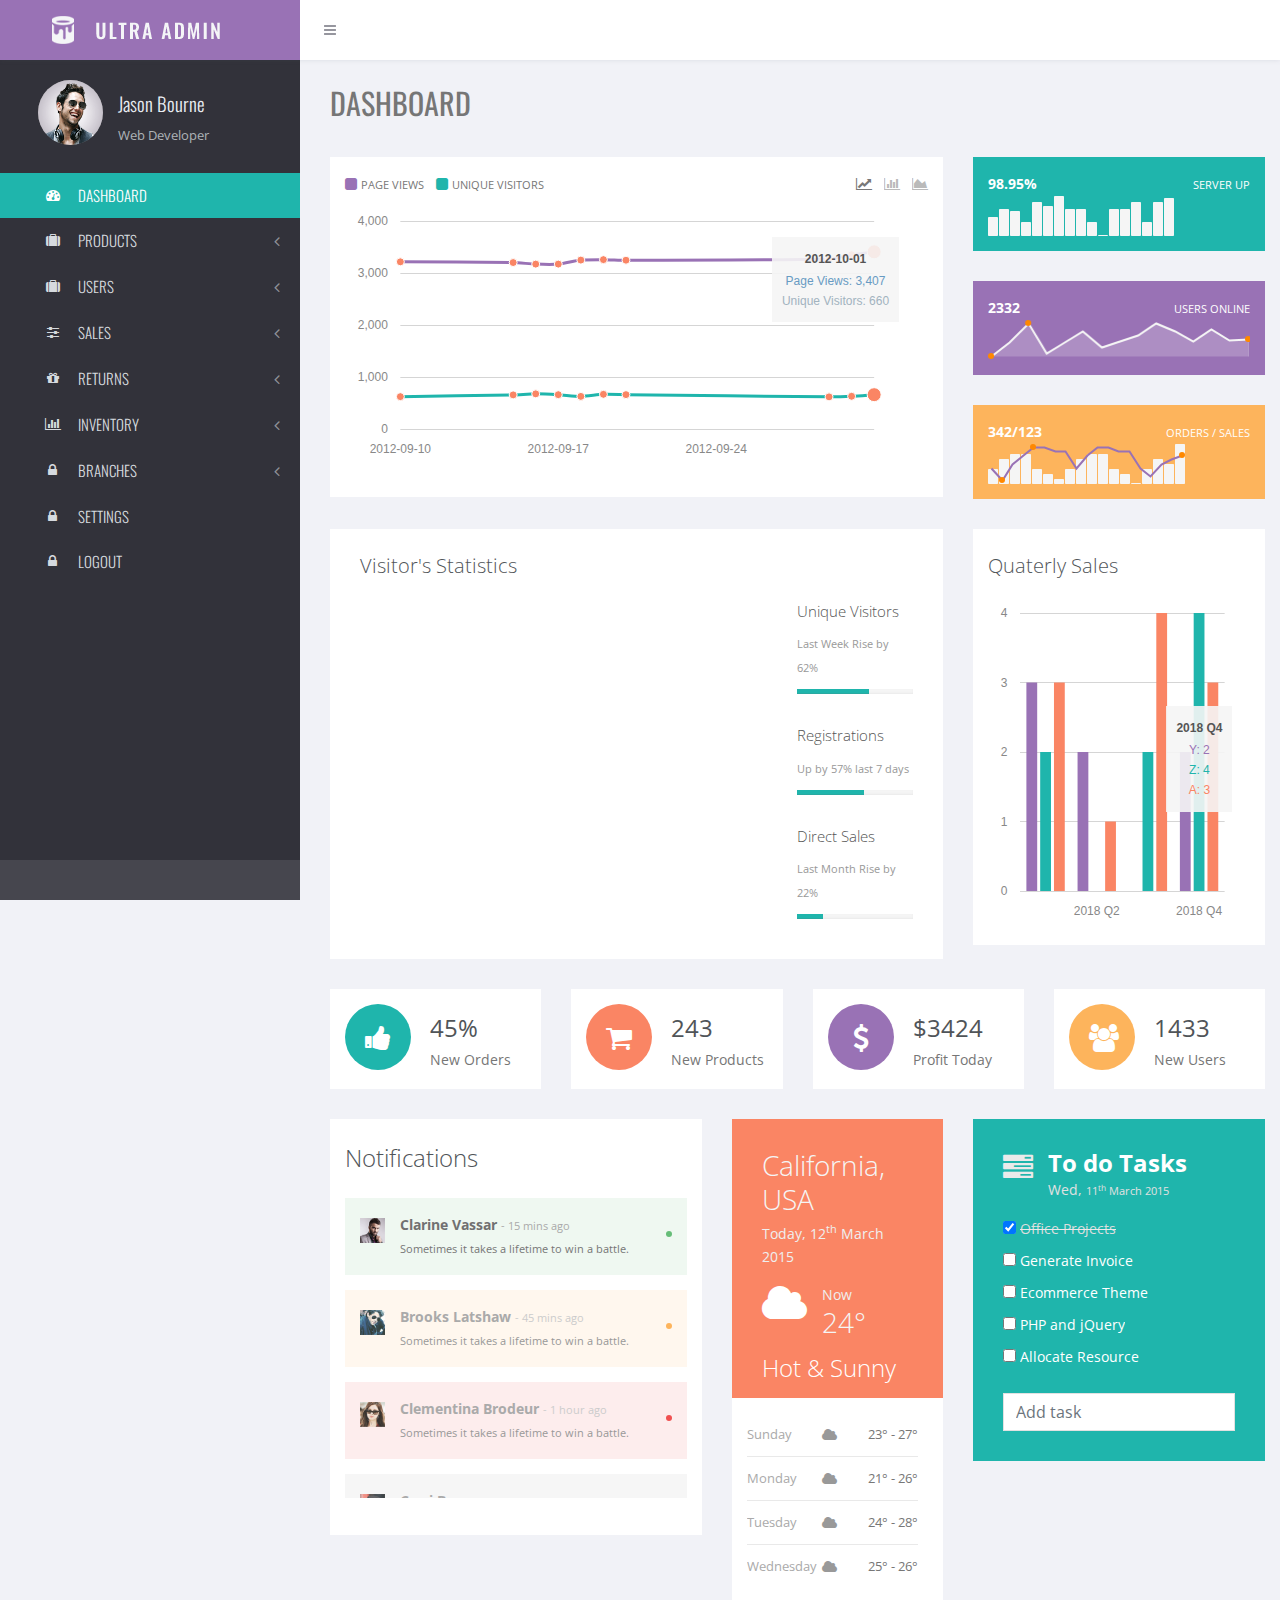
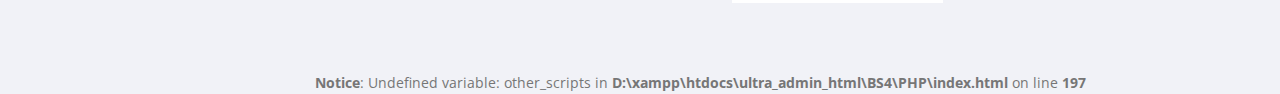
==== frontend/index.html @ 8643bc35 "new commit" ====
<!DOCTYPE html>
<html class=" ">
    <head>
        <!-- 
         * @Package: Ultra Admin - Responsive Theme
         * @Subpackage: Bootstrap
         * @Version: B4-1.3
         * This file is part of Ultra Admin Theme.
        -->
        <meta http-equiv="content-type" content="text/html;charset=UTF-8" />
        <meta charset="utf-8" />
        <title>Salestraka : Dashboard</title>
        <meta name="viewport" content="width=device-width, initial-scale=1.0, maximum-scale=1.0, user-scalable=no" />
        <meta content="" name="description" />
        <meta content="" name="author" />

        <link rel="shortcut icon" href="assets/images/favicon.png" type="image/x-icon" />    <!-- Favicon -->
        <link rel="apple-touch-icon-precomposed" href="assets/images/apple-touch-icon-57-precomposed.png">	<!-- For iPhone -->
        <link rel="apple-touch-icon-precomposed" sizes="114x114" href="assets/images/apple-touch-icon-114-precomposed.png">    <!-- For iPhone 4 Retina display -->
        <link rel="apple-touch-icon-precomposed" sizes="72x72" href="assets/images/apple-touch-icon-72-precomposed.png">    <!-- For iPad -->
        <link rel="apple-touch-icon-precomposed" sizes="144x144" href="assets/images/apple-touch-icon-144-precomposed.png">    <!-- For iPad Retina display -->




        <!-- CORE CSS FRAMEWORK - START -->
        <link href="assets/plugins/pace/pace-theme-flash.css" rel="stylesheet" type="text/css" media="screen"/>
        <link href="assets/plugins/bootstrap/css/bootstrap.min.css" rel="stylesheet" type="text/css"/>
        <link href="assets/fonts/font-awesome/css/font-awesome.css" rel="stylesheet" type="text/css"/>
        <link href="assets/css/animate.min.css" rel="stylesheet" type="text/css"/>
        <link href="assets/plugins/perfect-scrollbar/perfect-scrollbar.css" rel="stylesheet" type="text/css"/>
        <!-- CORE CSS FRAMEWORK - END -->

        <!-- OTHER SCRIPTS INCLUDED ON THIS PAGE - START --> 
        <link href="assets/plugins/morris-chart/css/morris.css" rel="stylesheet" type="text/css" media="screen"/><link href="assets/plugins/jquery-ui/smoothness/jquery-ui.min.css" rel="stylesheet" type="text/css" media="screen"/><link href="assets/plugins/jvectormap/jquery-jvectormap-2.0.1.css" rel="stylesheet" type="text/css" media="screen"/><link href="assets/plugins/icheck/skins/minimal/white.css" rel="stylesheet" type="text/css" media="screen"/>        <!-- OTHER SCRIPTS INCLUDED ON THIS PAGE - END --> 


        <!-- CORE CSS TEMPLATE - START -->
        <link href="assets/css/style.css" rel="stylesheet" type="text/css"/>
        <link href="assets/css/responsive.css" rel="stylesheet" type="text/css"/>
        <!-- CORE CSS TEMPLATE - END -->

    </head>
    <!-- END HEAD -->

    <!-- BEGIN BODY -->
    <body class=" "><!-- START TOPBAR -->
        <div class='page-topbar '>
            <div class='logo-area'>

            </div>
            <div class='quick-area'>
                <div class='float-left'>
                    <ul class="info-menu left-links list-inline list-unstyled">
                        <li class="sidebar-toggle-wrap list-inline-item">
                            <a href="#" data-toggle="sidebar" class="sidebar_toggle">
                                <i class="fa fa-bars"></i>
                            </a>
                        </li>
                    </ul>
                </div>				
            </div>

        </div>
        <!-- END TOPBAR -->
        <!-- START CONTAINER -->
        <div class="page-container row-fluid">

            <!-- SIDEBAR - START -->
            <div class="page-sidebar ">

                <!-- MAIN MENU - START -->
                <div class="page-sidebar-wrapper" id="main-menu-wrapper"> 

                    <!-- USER INFO - START -->
                    <div class="profile-info row">

                        <div class="profile-image col-lg-4 col-md-4 col-4">
                            <a href="profile.html">
                                <img src="data/profile/profile.png" class="img-fluid rounded-circle">
                            </a>
                        </div>

                        <div class="profile-details col-lg-8 col-md-8 col-8">

                            <h3>
                                <a href="ui-profile.html">Jason Bourne</a>

                                <!-- Available statuses: online, idle, busy, away and offline -->
                                <span class="profile-status online"></span>
                            </h3>

                            <p class="profile-title">Web Developer</p>

                        </div>

                    </div>
                    <!-- USER INFO - END -->



                    <ul class='wraplist'>	


                        <li class="open"> 
                            <a href="index.html">
                                <i class="fa fa-dashboard"></i>
                                <span class="title">Dashboard</span>
                            </a>
                        </li>
                        
                        <li class=""> 
                            <a href="javascript:;">
                                <i class="fa fa-suitcase"></i>
                                <span class="title">PRODUCTS</span>
                                <span class="arrow "></span>
                            </a>
                            <ul class="sub-menu" >
                                <li>
                                    <a class="" href="add-products.html" >Add product</a>
                                </li>
                                <li>
                                    <a class="" href="manage-products.html" >Manage Products</a>
                                </li>
                            </ul>
                        </li>
                        <li class=""> 
                            <a href="javascript:;">
                                <i class="fa fa-suitcase"></i>
                                <span class="title">USERS</span>
                                <span class="arrow "></span>
                            </a>
                            <ul class="sub-menu" >
                                <li>
                                    <a class="" href="register-user.html" >Register User</a>
                                </li>
                                <li>
                                    <a class="" href="manage-users.html" >Manage Users</a>
                                </li>
                            </ul>
                        </li>
                        <li class=""> 
                            <a href="javascript:;">
                                <i class="fa fa-sliders"></i>
                                <span class="title">SALES</span>
                                <span class="arrow "></span>
                            </a>
                            <ul class="sub-menu" >
                                <li>
                                    <a class="" href="record-sale.html" >Record Sale</a>
                                </li>
                                <li>
                                    <a class="" href="manage-branch-sales.html" >Manage Branch Sales</a>
                                </li>
                                <li>
                                    <a class="" href="manage-general-sales.html" >Manage General Sales</a>
                                </li>
                            </ul>
                        </li>
                        <li class=""> 
                            <a href="javascript:;">
                                <i class="fa fa-gift"></i>
                                <span class="title">RETURNS</span>
                                <span class="arrow "></span>
                            </a>
                            <ul class="sub-menu" >
                                <li>
                                    <a class="" href="record-return.html" >Record Return</a>
                                </li>
                                <li>
                                    <a class="" href="manage-branch-returns.html" >Manage Branch Returns</a>
                                </li>
                                <li>
                                    <a class="" href="manage-general-returns.html" >Manage General Returns</a>
                                </li>
                            </ul>
                        </li>
                        <li class=""> 
                            <a href="javascript:;">
                                <i class="fa fa-bar-chart"></i>
                                <span class="title">INVENTORY</span>
                                <span class="arrow "></span>
                            </a>
                            <ul class="sub-menu" >
                                <li>
                                    <a class="" href="add-to-inventory.html" >Add to Inventory</a>
                                </li>
                                <li>
                                    <a class="" href="manage-branch-inventory.html" >Manage Branch Inventory</a>
                                </li>
                                <li>
                                    <a class="" href="manage-general-inventory.html" >Manage General Inventory</a>
                                </li>
                            </ul>
                        </li>
                        <li class=""> 
                            <a href="javascript:;">
                                <i class="fa fa-lock"></i>
                                <span class="title">BRANCHES</span>
                                <span class="arrow "></span>
                            </a>
                            <ul class="sub-menu" >
                                <li>
                                    <a class="" href="create-branch.html" >Create Branch</a>
                                </li>
                                <li>
                                    <a class="" href="manage-branches.html" >Manage Branches</a>
                                </li>
                            </ul>
                        </li>
                        <li class=""> 
                            <a href="settings.html">
                                <i class="fa fa-lock"></i>
                                <span class="title">SETTINGS</span>
                            </a>
                        </li>
                        <li class=""> 
                            <a href="login.html">
                                <i class="fa fa-lock"></i>
                                <span class="title">LOGOUT</span>
                            </a>
                        </li>
                    </ul>

                </div>
                <!-- MAIN MENU - END -->

                <div class="project-info">

                </div>

            </div>
            <!--  SIDEBAR - END -->
            
            
            <!-- START CONTENT -->
            <section id="main-content" class=" ">
                <section class="wrapper main-wrapper">

                    <div class='col-xl-12 col-lg-12 col-md-12 col-12'>
                        <div class="page-title">

                            <div class="float-left">
                                <h1 class="title">Dashboard</h1>                            </div>


                        </div>
                    </div>
                    <div class="clearfix"></div>


                    <div class="col-xl-12">
                        <section class="box nobox">
                            <div class="content-body">
                                <div class="row">

                                    <div class="col-lg-8 col-md-7 col-12">
                                        <div class="r1_maingraph db_box">
                                            <span class='float-left'>
                                                <i class='icon-purple fa fa-square icon-xs'></i>&nbsp;<small>PAGE VIEWS</small>&nbsp; &nbsp;<i class='fa fa-square icon-xs icon-primary'></i>&nbsp;<small>UNIQUE VISITORS</small>
                                            </span>
                                            <span class='float-right switch'>
                                                <i class='icon-default fa fa-line-chart icon-xs'></i>&nbsp; &nbsp;<i class='icon-secondary fa fa-bar-chart icon-xs'></i>&nbsp; &nbsp;<i class='icon-secondary fa fa-area-chart icon-xs'></i>
                                            </span>

                                            <div id="db_morris_line_graph" style="height:272px;width:95%;"></div>
                                            <div id="db_morris_area_graph" style="height:272px;width:90%;display:none;"></div>
                                            <div id="db_morris_bar_graph" style="height:272px;width:90%;display:none;"></div>
                                        </div>
                                    </div>

                                    <div class="col-lg-4 col-md-5 col-12">

                                        <div class="r1_graph1 db_box">
                                            <span class='bold'>98.95%</span>
                                            <span class='float-right'><small>SERVER UP</small></span>
                                            <div class="clearfix"></div>
                                            <span class="db_dynamicbar">Loading...</span>
                                        </div>


                                        <div class="r1_graph2 db_box">
                                            <span class='bold'>2332</span>
                                            <span class='float-right'><small>USERS ONLINE</small></span>
                                            <div class="clearfix"></div>
                                            <span class="db_linesparkline">Loading...</span>
                                        </div>


                                        <div class="r1_graph3 db_box hidden-xs">
                                            <span class='bold'>342/123</span>
                                            <span class='float-right'><small>ORDERS / SALES</small></span>
                                            <div class="clearfix"></div>
                                            <span class="db_compositebar">Loading...</span>
                                        </div>

                                    </div>

                                </div> <!-- End .row -->


                                <div class="row">
                                    <div class="col-lg-8 col-md-12 col-12">
                                        <div class="wid-vectormap">
                                            <h5>Visitor's Statistics</h5>
                                            <div class="spacer"></div>
                                            <div class="row">
                                                <div class="col-md-9 col-sm-9 col-xs-12">
                                                    <figure>
                                                        <div id="db-world-map-markers" style="width: 100%; height: 300px"></div>        
                                                    </figure>
                                                </div>
                                                <div class="col-md-3 col-sm-3 col-xs-12 map_progress">
                                                    <h4>Unique Visitors</h4>
                                                    <span class='text-muted'><small>Last Week Rise by 62%</small></span>
                                                    <div class="progress"><div class="progress-bar progress-bar-primary" role="progressbar" aria-valuenow="62" aria-valuemin="0" aria-valuemax="100" style="width: 62%"></div></div>
                                                    <br>
                                                    <h4>Registrations</h4>
                                                    <span class='text-muted'><small>Up by 57% last 7 days</small></span>
                                                    <div class="progress"><div class="progress-bar progress-bar-primary" role="progressbar" aria-valuenow="57" aria-valuemin="0" aria-valuemax="100" style="width: 57%"></div></div>
                                                    <br>
                                                    <h4>Direct Sales</h4>
                                                    <span class='text-muted'><small>Last Month Rise by 22%</small></span>
                                                    <div class="progress"><div class="progress-bar progress-bar-primary" role="progressbar" aria-valuenow="22" aria-valuemin="0" aria-valuemax="100" style="width: 22%"></div></div>
                                                </div>
                                            </div>
                                            <div class="spacer"></div>
                                        </div>
                                    </div>		

                                    <div class="col-lg-4 col-md-12 col-12">
                                        <div class="r2_graph1 db_box">
                                            <h5>Quaterly Sales</h5>


                                            <div id="morris_bar_graph2"></div>

                                        </div>
                                        <!-- 
                                                                        <div class="r2_counter1 db_box">
                                                                                counter 1
                                                                        </div>
                                        
                                                                        <div class="r2_counter2 db_box">
                                                                                counter 2
                                                                        </div> -->

                                    </div>		

                                </div> <!-- End .row -->





                                <div class="row">
                                    <div class="col-lg-3 col-md-6 col-12">
                                        <div class="r4_counter db_box">
                                            <i class='float-left fa fa-thumbs-up icon-md icon-rounded icon-primary'></i>
                                            <div class="stats">
                                                <h4><strong>45%</strong></h4>
                                                <span>New Orders</span>
                                            </div>
                                        </div>
                                    </div>
                                    <div class="col-lg-3 col-md-6 col-12">
                                        <div class="r4_counter db_box">
                                            <i class='float-left fa fa-shopping-cart icon-md icon-rounded icon-orange'></i>
                                            <div class="stats">
                                                <h4><strong>243</strong></h4>
                                                <span>New Products</span>
                                            </div>
                                        </div>
                                    </div>
                                    <div class="col-lg-3 col-md-6 col-12">
                                        <div class="r4_counter db_box">
                                            <i class='float-left fa fa-dollar icon-md icon-rounded icon-purple'></i>
                                            <div class="stats">
                                                <h4><strong>$3424</strong></h4>
                                                <span>Profit Today</span>
                                            </div>
                                        </div>
                                    </div>
                                    <div class="col-lg-3 col-md-6 col-12">
                                        <div class="r4_counter db_box">
                                            <i class='float-left fa fa-users icon-md icon-rounded icon-warning'></i>
                                            <div class="stats">
                                                <h4><strong>1433</strong></h4>
                                                <span>New Users</span>
                                            </div>
                                        </div>
                                    </div>
                                </div> <!-- End .row -->	



                                <div class="row">
                                    <div class="col-lg-5 col-md-12 col-12">
                                        <div class="r3_notification db_box">
                                            <h4>Notifications</h4>

                                            <ul class="list-unstyled notification-widget">


                                                <li class="unread status-available">
                                                    <a href="javascript:;">
                                                        <div class="user-img">
                                                            <img src="data/profile/avatar-1.png" alt="user-image" class="img-circle img-inline">
                                                        </div>
                                                        <div>
                                                            <span class="name">
                                                                <strong>Clarine Vassar</strong>
                                                                <span class="time small">- 15 mins ago</span>
                                                                <span class="profile-status available pull-right"></span>
                                                            </span>
                                                            <span class="desc small">
                                                                Sometimes it takes a lifetime to win a battle.
                                                            </span>
                                                        </div>
                                                    </a>
                                                </li>


                                                <li class=" status-away">
                                                    <a href="javascript:;">
                                                        <div class="user-img">
                                                            <img src="data/profile/avatar-2.png" alt="user-image" class="img-circle img-inline">
                                                        </div>
                                                        <div>
                                                            <span class="name">
                                                                <strong>Brooks Latshaw</strong>
                                                                <span class="time small">- 45 mins ago</span>
                                                                <span class="profile-status away pull-right"></span>
                                                            </span>
                                                            <span class="desc small">
                                                                Sometimes it takes a lifetime to win a battle.
                                                            </span>
                                                        </div>
                                                    </a>
                                                </li>


                                                <li class=" status-busy">
                                                    <a href="javascript:;">
                                                        <div class="user-img">
                                                            <img src="data/profile/avatar-3.png" alt="user-image" class="img-circle img-inline">
                                                        </div>
                                                        <div>
                                                            <span class="name">
                                                                <strong>Clementina Brodeur</strong>
                                                                <span class="time small">- 1 hour ago</span>
                                                                <span class="profile-status busy pull-right"></span>
                                                            </span>
                                                            <span class="desc small">
                                                                Sometimes it takes a lifetime to win a battle.
                                                            </span>
                                                        </div>
                                                    </a>
                                                </li>


                                                <li class=" status-offline">
                                                    <a href="javascript:;">
                                                        <div class="user-img">
                                                            <img src="data/profile/avatar-4.png" alt="user-image" class="img-circle img-inline">
                                                        </div>
                                                        <div>
                                                            <span class="name">
                                                                <strong>Carri Busey</strong>
                                                                <span class="time small">- 5 hours ago</span>
                                                                <span class="profile-status offline pull-right"></span>
                                                            </span>
                                                            <span class="desc small">
                                                                Sometimes it takes a lifetime to win a battle.
                                                            </span>
                                                        </div>
                                                    </a>
                                                </li>


                                                <li class=" status-offline">
                                                    <a href="javascript:;">
                                                        <div class="user-img">
                                                            <img src="data/profile/avatar-5.png" alt="user-image" class="img-circle img-inline">
                                                        </div>
                                                        <div>
                                                            <span class="name">
                                                                <strong>Melissa Dock</strong>
                                                                <span class="time small">- Yesterday</span>
                                                                <span class="profile-status offline pull-right"></span>
                                                            </span>
                                                            <span class="desc small">
                                                                Sometimes it takes a lifetime to win a battle.
                                                            </span>
                                                        </div>
                                                    </a>
                                                </li>


                                                <li class=" status-available">
                                                    <a href="javascript:;">
                                                        <div class="user-img">
                                                            <img src="data/profile/avatar-1.png" alt="user-image" class="img-circle img-inline">
                                                        </div>
                                                        <div>
                                                            <span class="name">
                                                                <strong>Verdell Rea</strong>
                                                                <span class="time small">- 14th Mar</span>
                                                                <span class="profile-status available pull-right"></span>
                                                            </span>
                                                            <span class="desc small">
                                                                Sometimes it takes a lifetime to win a battle.
                                                            </span>
                                                        </div>
                                                    </a>
                                                </li>


                                                <li class=" status-busy">
                                                    <a href="javascript:;">
                                                        <div class="user-img">
                                                            <img src="data/profile/avatar-2.png" alt="user-image" class="img-circle img-inline">
                                                        </div>
                                                        <div>
                                                            <span class="name">
                                                                <strong>Linette Lheureux</strong>
                                                                <span class="time small">- 16th Mar</span>
                                                                <span class="profile-status busy pull-right"></span>
                                                            </span>
                                                            <span class="desc small">
                                                                Sometimes it takes a lifetime to win a battle.
                                                            </span>
                                                        </div>
                                                    </a>
                                                </li>


                                                <li class=" status-away">
                                                    <a href="javascript:;">
                                                        <div class="user-img">
                                                            <img src="data/profile/avatar-3.png" alt="user-image" class="img-circle img-inline">
                                                        </div>
                                                        <div>
                                                            <span class="name">
                                                                <strong>Araceli Boatright</strong>
                                                                <span class="time small">- 16th Mar</span>
                                                                <span class="profile-status away pull-right"></span>
                                                            </span>
                                                            <span class="desc small">
                                                                Sometimes it takes a lifetime to win a battle.
                                                            </span>
                                                        </div>
                                                    </a>
                                                </li>


                                            </ul>

                                        </div>
                                    </div>		

                                    <div class="col-lg-3 col-md-6 col-12">
                                        <div class="r3_weather">
                                            <div class="wid-weather wid-weather-small">
                                                <div class="">

                                                    <div class="location">
                                                        <h3>California, USA</h3>
                                                        <span>Today, 12<sup>th</sup> March 2015</span>
                                                    </div>
                                                    <div class="clearfix"></div>
                                                    <div class="degree">
                                                        <i class='fa fa-cloud icon-lg text-white'></i><span>Now</span><h3>24°</h3>
                                                        <div class="clearfix"></div>
                                                        <h4 class="text-white text-center">Hot & Sunny</h4>
                                                    </div>
                                                    <div class="clearfix"></div>
                                                    <div class="weekdays bg-white">
                                                        <ul class="list-unstyled">
                                                            <li><span class='day'>Sunday</span><i class='fa fa-cloud icon-xs'></i><span class='temp'>23° - 27°</span></li>
                                                            <li><span class='day'>Monday</span><i class='fa fa-cloud icon-xs'></i><span class='temp'>21° - 26°</span></li>
                                                            <li><span class='day'>Tuesday</span><i class='fa fa-cloud icon-xs'></i><span class='temp'>24° - 28°</span></li>
                                                            <li><span class='day'>Wednesday</span><i class='fa fa-cloud icon-xs'></i><span class='temp'>25° - 26°</span></li>
                                                            <li><span class='day'>Thursday</span><i class='fa fa-cloud icon-xs'></i><span class='temp'>22° - 25°</span></li>
                                                            <li><span class='day'>Friday</span><i class='fa fa-cloud icon-xs'></i><span class='temp'>21° - 28°</span></li>
                                                            <li><span class='day'>Satday</span><i class='fa fa-cloud icon-xs'></i><span class='temp'>23° - 29°</span></li>
                                                        </ul>
                                                    </div>

                                                </div>
                                            </div>

                                        </div>
                                    </div>		

                                    <div class="col-lg-4 col-md-6 col-12">

                                        <div class="ultra-widget ultra-todo-task bg-primary">
                                            <div class="wid-task-header">
                                                <div class="wid-icon">
                                                    <i class="fa fa-tasks"></i>
                                                </div>
                                                <div class="wid-text">
                                                    <h4>To do Tasks</h4>
                                                    <span>Wed, <small>11<sup>th</sup> March 2015</small></span>
                                                </div>
                                            </div>
                                            <div class="wid-all-tasks" id="widalltasks-607931581">

                                                <ul class="list-unstyled">

                                                    <li class="checked">
                                                        <input type="checkbox" id="task-1-607931581" class="icheck-minimal-white todo-task" checked>
                                                        <label class="icheck-label form-label" for="task-1-607931581">Office Projects</label>
                                                    </li> 
                                                    <li>
                                                        <input type="checkbox" id="task-2-607931581" class="icheck-minimal-white todo-task" >
                                                        <label class="icheck-label form-label" for="task-2-607931581">Generate Invoice</label>
                                                    </li>  

                                                    <li>
                                                        <input type="checkbox" id="task-3-607931581" class="icheck-minimal-white todo-task" >
                                                        <label class="icheck-label form-label" for="task-3-607931581">Ecommerce Theme</label>
                                                    </li> 
                                                    <li>
                                                        <input type="checkbox" id="task-4-607931581" class="icheck-minimal-white todo-task" >
                                                        <label class="icheck-label form-label" for="task-4-607931581">PHP and jQuery</label>
                                                    </li> 
                                                    <li>
                                                        <input type="checkbox" id="task-5-607931581" class="icheck-minimal-white todo-task" >
                                                        <label class="icheck-label form-label" for="task-5-607931581">Allocate&nbsp;Resource</label>
                                                    </li> 
                                                </ul>

                                            </div>
                                            <div class="wid-add-task">
                                                <input type="text" class="form-control" placeholder="Add task" />
                                            </div>
                                        </div>


                                    </div>		

                                </div> <!-- End .row -->


                            </div>
                        </section></div>


                    <br />
                    <b>Notice</b>:  Undefined variable: other_scripts in <b>D:\xampp\htdocs\ultra_admin_html\BS4\PHP\index.html</b> on line <b>197</b><br />

                </section>
            </section>
            <!-- END CONTENT -->
            <div class="page-chatapi hideit">

                <div class="search-bar">
                    <input type="text" placeholder="Search" class="form-control">
                </div>

                <div class="chat-wrapper">
                    <h4 class="group-head">Groups</h4>
                    <ul class="group-list list-unstyled">
                        <li class="group-row">
                            <div class="group-status available">
                                <i class="fa fa-circle"></i>
                            </div>
                            <div class="group-info">
                                <h4><a href="#">Work</a></h4>
                            </div>
                        </li>
                        <li class="group-row">
                            <div class="group-status away">
                                <i class="fa fa-circle"></i>
                            </div>
                            <div class="group-info">
                                <h4><a href="#">Friends</a></h4>
                            </div>
                        </li>

                    </ul>


                    <h4 class="group-head">Favourites</h4>
                    <ul class="contact-list">

                        <li class="user-row" id='chat_user_1' data-user-id='1'>
                            <div class="user-img">
                                <a href="#"><img src="data/profile/avatar-1.png" alt=""></a>
                            </div>
                            <div class="user-info">
                                <h4><a href="#">Clarine Vassar</a></h4>
                                <span class="status available" data-status="available"> Available</span>
                            </div>
                            <div class="user-status available">
                                <i class="fa fa-circle"></i>
                            </div>
                        </li>
                        <li class="user-row" id='chat_user_2' data-user-id='2'>
                            <div class="user-img">
                                <a href="#"><img src="data/profile/avatar-2.png" alt=""></a>
                            </div>
                            <div class="user-info">
                                <h4><a href="#">Brooks Latshaw</a></h4>
                                <span class="status away" data-status="away"> Away</span>
                            </div>
                            <div class="user-status away">
                                <i class="fa fa-circle"></i>
                            </div>
                        </li>
                        <li class="user-row" id='chat_user_3' data-user-id='3'>
                            <div class="user-img">
                                <a href="#"><img src="data/profile/avatar-3.png" alt=""></a>
                            </div>
                            <div class="user-info">
                                <h4><a href="#">Clementina Brodeur</a></h4>
                                <span class="status busy" data-status="busy"> Busy</span>
                            </div>
                            <div class="user-status busy">
                                <i class="fa fa-circle"></i>
                            </div>
                        </li>

                    </ul>


                    <h4 class="group-head">More Contacts</h4>
                    <ul class="contact-list">

                        <li class="user-row" id='chat_user_4' data-user-id='4'>
                            <div class="user-img">
                                <a href="#"><img src="data/profile/avatar-4.png" alt=""></a>
                            </div>
                            <div class="user-info">
                                <h4><a href="#">Carri Busey</a></h4>
                                <span class="status offline" data-status="offline"> Offline</span>
                            </div>
                            <div class="user-status offline">
                                <i class="fa fa-circle"></i>
                            </div>
                        </li>
                        <li class="user-row" id='chat_user_5' data-user-id='5'>
                            <div class="user-img">
                                <a href="#"><img src="data/profile/avatar-5.png" alt=""></a>
                            </div>
                            <div class="user-info">
                                <h4><a href="#">Melissa Dock</a></h4>
                                <span class="status offline" data-status="offline"> Offline</span>
                            </div>
                            <div class="user-status offline">
                                <i class="fa fa-circle"></i>
                            </div>
                        </li>
                        <li class="user-row" id='chat_user_6' data-user-id='6'>
                            <div class="user-img">
                                <a href="#"><img src="data/profile/avatar-1.png" alt=""></a>
                            </div>
                            <div class="user-info">
                                <h4><a href="#">Verdell Rea</a></h4>
                                <span class="status available" data-status="available"> Available</span>
                            </div>
                            <div class="user-status available">
                                <i class="fa fa-circle"></i>
                            </div>
                        </li>
                        <li class="user-row" id='chat_user_7' data-user-id='7'>
                            <div class="user-img">
                                <a href="#"><img src="data/profile/avatar-2.png" alt=""></a>
                            </div>
                            <div class="user-info">
                                <h4><a href="#">Linette Lheureux</a></h4>
                                <span class="status busy" data-status="busy"> Busy</span>
                            </div>
                            <div class="user-status busy">
                                <i class="fa fa-circle"></i>
                            </div>
                        </li>
                        <li class="user-row" id='chat_user_8' data-user-id='8'>
                            <div class="user-img">
                                <a href="#"><img src="data/profile/avatar-3.png" alt=""></a>
                            </div>
                            <div class="user-info">
                                <h4><a href="#">Araceli Boatright</a></h4>
                                <span class="status away" data-status="away"> Away</span>
                            </div>
                            <div class="user-status away">
                                <i class="fa fa-circle"></i>
                            </div>
                        </li>
                        <li class="user-row" id='chat_user_9' data-user-id='9'>
                            <div class="user-img">
                                <a href="#"><img src="data/profile/avatar-4.png" alt=""></a>
                            </div>
                            <div class="user-info">
                                <h4><a href="#">Clay Peskin</a></h4>
                                <span class="status busy" data-status="busy"> Busy</span>
                            </div>
                            <div class="user-status busy">
                                <i class="fa fa-circle"></i>
                            </div>
                        </li>
                        <li class="user-row" id='chat_user_10' data-user-id='10'>
                            <div class="user-img">
                                <a href="#"><img src="data/profile/avatar-5.png" alt=""></a>
                            </div>
                            <div class="user-info">
                                <h4><a href="#">Loni Tindall</a></h4>
                                <span class="status away" data-status="away"> Away</span>
                            </div>
                            <div class="user-status away">
                                <i class="fa fa-circle"></i>
                            </div>
                        </li>
                        <li class="user-row" id='chat_user_11' data-user-id='11'>
                            <div class="user-img">
                                <a href="#"><img src="data/profile/avatar-1.png" alt=""></a>
                            </div>
                            <div class="user-info">
                                <h4><a href="#">Tanisha Kimbro</a></h4>
                                <span class="status idle" data-status="idle"> Idle</span>
                            </div>
                            <div class="user-status idle">
                                <i class="fa fa-circle"></i>
                            </div>
                        </li>
                        <li class="user-row" id='chat_user_12' data-user-id='12'>
                            <div class="user-img">
                                <a href="#"><img src="data/profile/avatar-2.png" alt=""></a>
                            </div>
                            <div class="user-info">
                                <h4><a href="#">Jovita Tisdale</a></h4>
                                <span class="status idle" data-status="idle"> Idle</span>
                            </div>
                            <div class="user-status idle">
                                <i class="fa fa-circle"></i>
                            </div>
                        </li>

                    </ul>
                </div>

            </div>


            <div class="chatapi-windows ">


            </div>    
        </div>
        <!-- END CONTAINER -->
        <!-- LOAD FILES AT PAGE END FOR FASTER LOADING -->


        <!-- CORE JS FRAMEWORK - START --> 
        <script src="assets/js/jquery-3.4.1.min.js" type="text/javascript"></script> 
        <script src="assets/js/popper.min.js" type="text/javascript"></script> 
        <!-- <script src="assets/js/jquery.easing.min.js" type="text/javascript"></script>  -->
        <script src="assets/plugins/bootstrap/js/bootstrap.min.js" type="text/javascript"></script> 
        <script src="assets/plugins/pace/pace.min.js" type="text/javascript"></script>  

        <script src="assets/plugins/perfect-scrollbar/perfect-scrollbar.min.js" type="text/javascript"></script> 
        <script src="assets/plugins/viewport/viewportchecker.js" type="text/javascript"></script>  
        <!-- CORE JS FRAMEWORK - END --> 


        <!-- OTHER SCRIPTS INCLUDED ON THIS PAGE - START --> 
        <script src="assets/plugins/jquery-ui/smoothness/jquery-ui.min.js" type="text/javascript"></script> <script src="assets/plugins/sparkline-chart/jquery.sparkline.min.js" type="text/javascript"></script><script src="assets/plugins/easypiechart/jquery.easypiechart.min.js" type="text/javascript"></script><script src="assets/plugins/morris-chart/js/raphael-min.js" type="text/javascript"></script><script src="assets/plugins/morris-chart/js/morris.min.js" type="text/javascript"></script><script src="assets/plugins/jvectormap/jquery-jvectormap-2.0.1.min.js" type="text/javascript"></script><script src="assets/plugins/jvectormap/jquery-jvectormap-world-mill-en.js" type="text/javascript"></script><script src="assets/plugins/gauge/gauge.min.js" type="text/javascript"></script><script src="assets/plugins/icheck/icheck.min.js" type="text/javascript"></script><script src="assets/js/dashboard.js" type="text/javascript"></script><!-- OTHER SCRIPTS INCLUDED ON THIS PAGE - END --> 


        <!-- CORE TEMPLATE JS - START --> 
        <script src="assets/js/scripts.js" type="text/javascript"></script> 
        <!-- END CORE TEMPLATE JS - END --> 

        <!-- Sidebar Graph - START --> 
        <script src="assets/plugins/sparkline-chart/jquery.sparkline.min.js" type="text/javascript"></script>
        <script src="assets/js/chart-sparkline.js" type="text/javascript"></script>
        <!-- Sidebar Graph - END --> 













        <!-- General section box modal start -->
        <div class="modal" id="section-settings" tabindex="-1" role="dialog" aria-labelledby="ultraModal-Label" aria-hidden="true">
            <div class="modal-dialog animated bounceInDown">
                <div class="modal-content">
                    <div class="modal-header">
                        <button type="button" class="close" data-dismiss="modal" aria-hidden="true">&times;</button>
                        <h4 class="modal-title">Section Settings</h4>
                    </div>
                    <div class="modal-body">

                        Body goes here...

                    </div>
                    <div class="modal-footer">
                        <button data-dismiss="modal" class="btn btn-default" type="button">Close</button>
                        <button class="btn btn-success" type="button">Save changes</button>
                    </div>
                </div>
            </div>
        </div>
        <!-- modal end -->
    </body>
</html>





<script type="text/javascript">


</script>
---- frontend/assets/plugins/pace/pace-theme-flash.css ----
.pace {
  -webkit-pointer-events: none;
  pointer-events: none;
  -webkit-user-select: none;
  -moz-user-select: none;
  user-select: none;
}

.pace-inactive {
  display: none;
}

.pace .pace-progress {
  background: #29d;
  position: fixed;
  z-index: 2000;
  top: 0;
  right: 100%;
  width: 100%;
  height: 2px;
}

.pace .pace-progress-inner {
  display: block;
  position: absolute;
  right: 0px;
  width: 100px;
  height: 100%;
  box-shadow: 0 0 10px #29d, 0 0 5px #29d;
  opacity: 1.0;
  -webkit-transform: rotate(3deg) translate(0px, -4px);
  -moz-transform: rotate(3deg) translate(0px, -4px);
  -ms-transform: rotate(3deg) translate(0px, -4px);
  -o-transform: rotate(3deg) translate(0px, -4px);
  transform: rotate(3deg) translate(0px, -4px);
}

.pace .pace-activity {
  display: block;
  position: fixed;
  z-index: 2000;
  top: 15px;
  right: 15px;
  width: 14px;
  height: 14px;
  border: solid 2px transparent;
  border-top-color: #29d;
  border-left-color: #29d;
  border-radius: 10px;
  -webkit-animation: pace-spinner 400ms linear infinite;
  -moz-animation: pace-spinner 400ms linear infinite;
  -ms-animation: pace-spinner 400ms linear infinite;
  -o-animation: pace-spinner 400ms linear infinite;
  animation: pace-spinner 400ms linear infinite;
}

@-webkit-keyframes pace-spinner {
  0% { -webkit-transform: rotate(0deg); transform: rotate(0deg); }
  100% { -webkit-transform: rotate(360deg); transform: rotate(360deg); }
}
@-moz-keyframes pace-spinner {
  0% { -moz-transform: rotate(0deg); transform: rotate(0deg); }
  100% { -moz-transform: rotate(360deg); transform: rotate(360deg); }
}
@-o-keyframes pace-spinner {
  0% { -o-transform: rotate(0deg); transform: rotate(0deg); }
  100% { -o-transform: rotate(360deg); transform: rotate(360deg); }
}
@-ms-keyframes pace-spinner {
  0% { -ms-transform: rotate(0deg); transform: rotate(0deg); }
  100% { -ms-transform: rotate(360deg); transform: rotate(360deg); }
}
@keyframes pace-spinner {
  0% { transform: rotate(0deg); transform: rotate(0deg); }
  100% { transform: rotate(360deg); transform: rotate(360deg); }
}
---- frontend/assets/plugins/perfect-scrollbar/perfect-scrollbar.css ----
/*
 * Container style
 */
.ps {
  overflow: hidden !important;
  overflow-anchor: none;
  -ms-overflow-style: none;
  touch-action: auto;
  -ms-touch-action: auto;
}

/*
 * Scrollbar rail styles
 */
.ps__rail-x {
  display: none;
  opacity: 0;
  transition: background-color .2s linear, opacity .2s linear;
  -webkit-transition: background-color .2s linear, opacity .2s linear;
  height: 15px;
  /* there must be 'bottom' or 'top' for ps__rail-x */
  bottom: 0px;
  /* please don't change 'position' */
  position: absolute;
}

.ps__rail-y {
  display: none;
  opacity: 0;
  transition: background-color .2s linear, opacity .2s linear;
  -webkit-transition: background-color .2s linear, opacity .2s linear;
  width: 15px;
  /* there must be 'right' or 'left' for ps__rail-y */
  right: 0;
  /* please don't change 'position' */
  position: absolute;
}

.ps--active-x > .ps__rail-x,
.ps--active-y > .ps__rail-y {
  display: block;
  background-color: transparent;
}

.ps:hover > .ps__rail-x,
.ps:hover > .ps__rail-y,
.ps--focus > .ps__rail-x,
.ps--focus > .ps__rail-y,
.ps--scrolling-x > .ps__rail-x,
.ps--scrolling-y > .ps__rail-y {
  opacity: 0.6;
}

.ps__rail-x:hover,
.ps__rail-y:hover,
.ps__rail-x:focus,
.ps__rail-y:focus {
  background-color: transparent;
  opacity: 0.9;
}

/*
 * Scrollbar thumb styles
 */
.ps__thumb-x {
  background-color: rgba(130,130,138,.6);
  border-radius: 0px;
  transition: background-color .2s linear, height .2s ease-in-out;
  -webkit-transition: background-color .2s linear, height .2s ease-in-out;
  height: 6px;
  /* there must be 'bottom' for ps__thumb-x */
  bottom: 2px;
  /* please don't change 'position' */
  position: absolute;
}

.ps__thumb-y {
  background-color: rgba(130,130,138,.6);
  border-radius: 0px;
  transition: background-color .2s linear, width .2s ease-in-out;
  -webkit-transition: background-color .2s linear, width .2s ease-in-out;
  width: 6px;
  /* there must be 'right' for ps__thumb-y */
  right: 2px;
  /* please don't change 'position' */
  position: absolute;
}

.ps__rail-x:hover > .ps__thumb-x,
.ps__rail-x:focus > .ps__thumb-x {
  background-color: transparent;
  height: 6px;
}

.ps__rail-y:hover > .ps__thumb-y,
.ps__rail-y:focus > .ps__thumb-y {
  background-color: transparent;
  width: 6px;
}

/* MS supports */
@supports (-ms-overflow-style: none) {
  .ps {
    overflow: auto !important;
  }
}

@media screen and (-ms-high-contrast: active), (-ms-high-contrast: none) {
  .ps {
    overflow: auto !important;
  }
}
---- frontend/assets/plugins/morris-chart/css/morris.css ----
.morris-hover{position:absolute;z-index:1000}
.morris-hover.morris-default-style{border-radius:0px;padding:10px;
	color:#555555;background:rgba(245,245,245,0.9);
	border:solid 0px rgba(230,230,230,0.8);
	font-family:sans-serif;
	font-size:12px;text-align:center;
	line-height: 19px;

}
.morris-hover.morris-default-style .morris-hover-row-label{font-weight:bold;margin:0.25em 0}
.morris-hover.morris-default-style .morris-hover-point{white-space:nowrap;margin:0.1em 0}
---- frontend/assets/plugins/icheck/skins/minimal/white.css ----
/* iCheck plugin Minimal skin, white
----------------------------------- */
.icheckbox_minimal-white,
.iradio_minimal-white {
    display: inline-block;
    *display: inline;
    vertical-align: middle;
    margin: 0;
    padding: 0;
    width: 18px;
    height: 18px;
    background: url(white.png) no-repeat;
    border: none;
    cursor: pointer;
}

.icheckbox_minimal-white {
    background-position: 0 0;
}
    .icheckbox_minimal-white.hover {
        background-position: -20px 0;
    }
    .icheckbox_minimal-white.checked {
        background-position: -40px 0;
    }
    .icheckbox_minimal-white.disabled {
        background-position: -60px 0;
        cursor: default;
    }
    .icheckbox_minimal-white.checked.disabled {
        background-position: -80px 0;
    }

.iradio_minimal-white {
    background-position: -100px 0;
}
    .iradio_minimal-white.hover {
        background-position: -120px 0;
    }
    .iradio_minimal-white.checked {
        background-position: -140px 0;
    }
    .iradio_minimal-white.disabled {
        background-position: -160px 0;
        cursor: default;
    }
    .iradio_minimal-white.checked.disabled {
        background-position: -180px 0;
    }

/* HiDPI support */
@media (-o-min-device-pixel-ratio: 5/4), (-webkit-min-device-pixel-ratio: 1.25), (min-resolution: 120dpi) {
    .icheckbox_minimal-white,
    .iradio_minimal-white {
        background-image: url(white@2x.png);
        -webkit-background-size: 200px 20px;
        background-size: 200px 20px;
    }
}
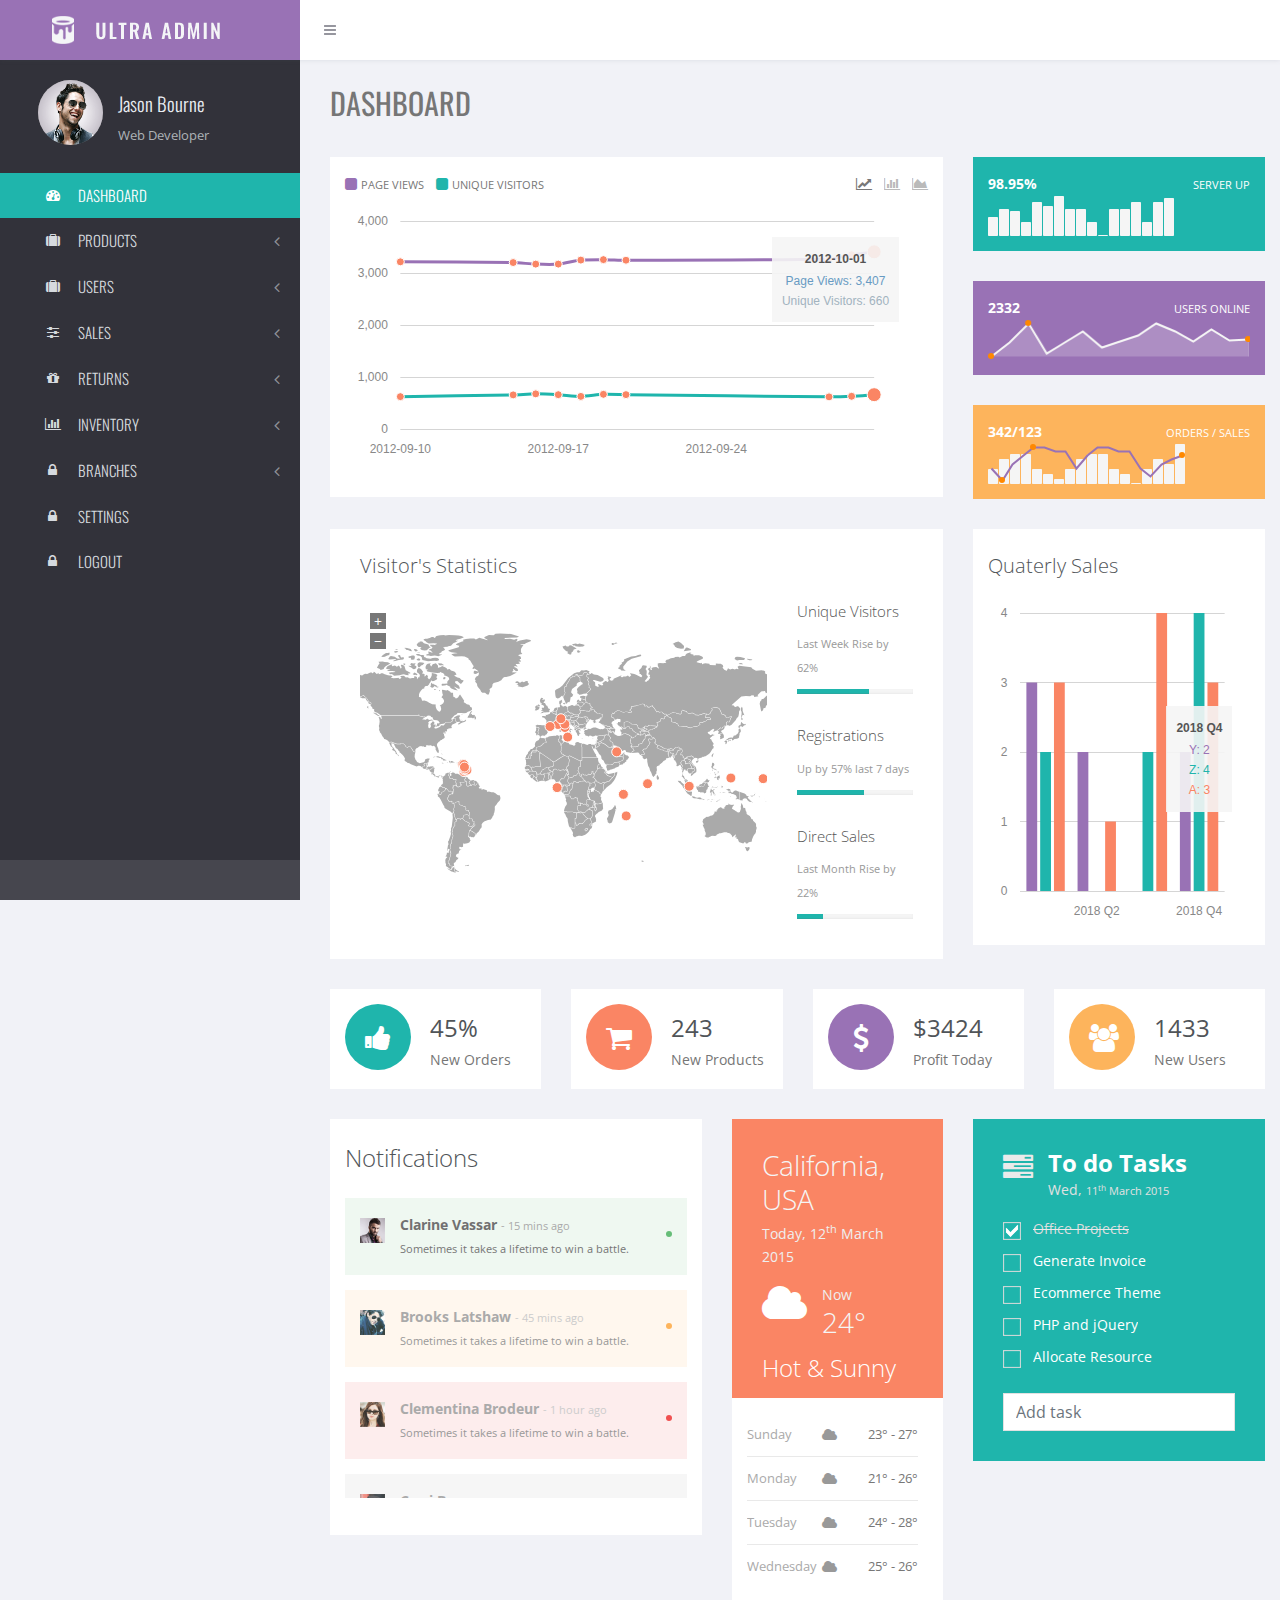
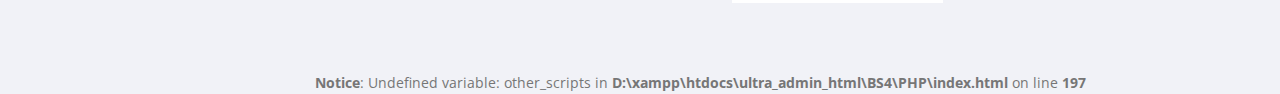
==== commit 6f07ab75: "new commit" ====
--- a/frontend/index.html
+++ b/frontend/index.html
@@ -58,8 +58,36 @@
                                 <i class="fa fa-bars"></i>
                             </a>
                         </li>
+                        <li class="message-toggle-wrapper list-inline-item">
+                            
+                            <ul class="dropdown-menu messages animated fadeIn">
+
+                                <li class="list dropdown-item">
+
+                                    <ul class="dropdown-menu-list list-unstyled ps-scrollbar">
+                                        
+                                    </ul>
+                                </li>
+                            </ul>
+
+                        </li>
+                        <li class="notify-toggle-wrapper list-inline-item">
+                            
+                            <ul class="dropdown-menu notifications animated fadeIn">
+                                
+                            </ul>
+                        </li>
+                        <li class="d-sm-none d-none searchform list-inline-item">
+                            
+                        </li>
                     </ul>
-                </div>				
+                </div>
+                <div class='float-right'>
+                    <ul class="info-menu right-links list-inline list-unstyled">
+                        
+                    </ul>			
+                </div>		
+            </div>				
             </div>
 
         </div>
